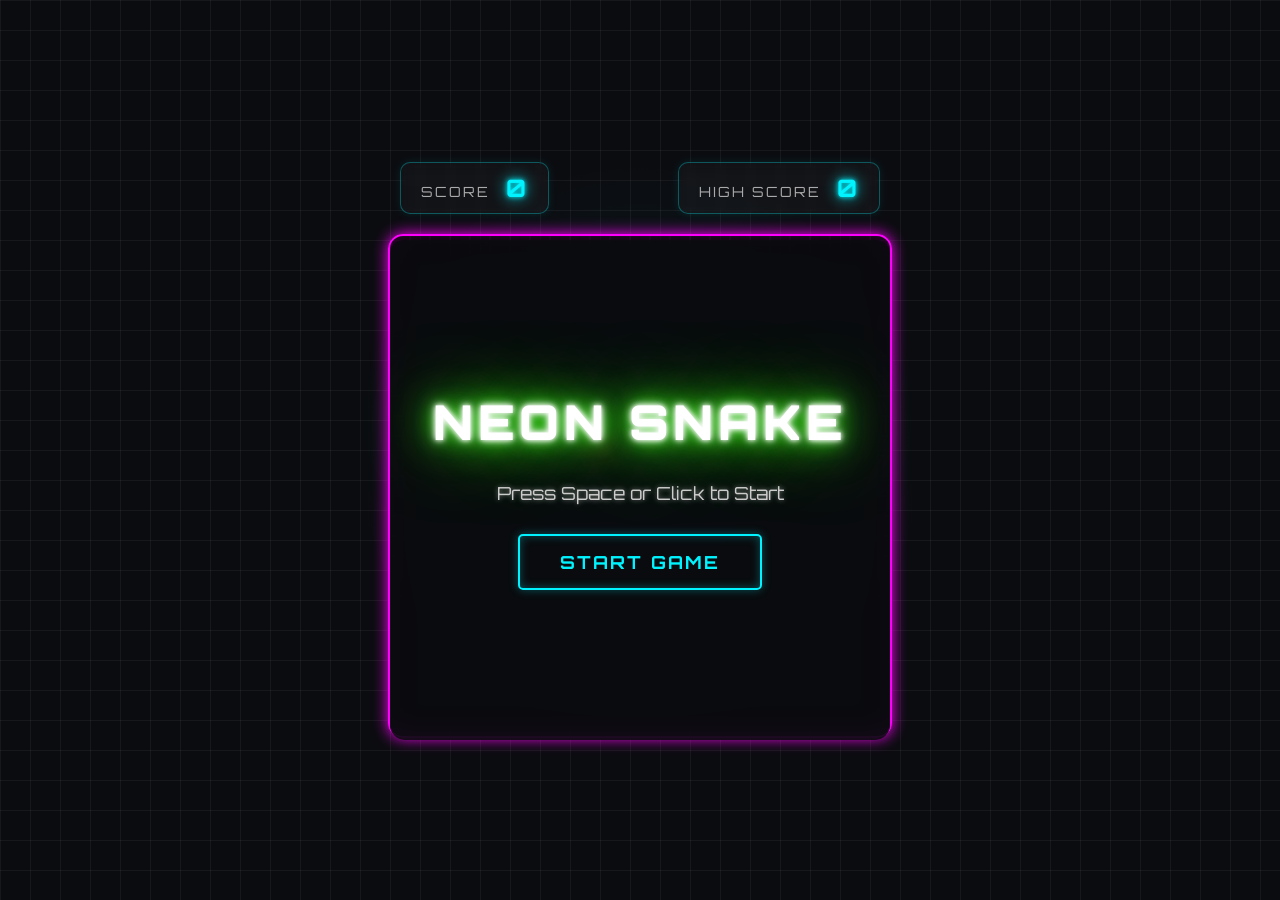
==== index.html @ ed88233f "Initial commit: Neon snake game" ====
<!DOCTYPE html>
<html lang="en">
<head>
    <meta charset="UTF-8">
    <meta name="viewport" content="width=device-width, initial-scale=1.0">
    <title>Neon Snake</title>
    <link rel="stylesheet" href="style.css">
    <link href="https://fonts.googleapis.com/css2?family=Orbitron:wght@400;700;900&display=swap" rel="stylesheet">
</head>
<body>
    <div class="game-container">
        <div class="header">
            <div class="score-board">
                <p>SCORE <span id="score">0</span></p>
            </div>
            <div class="score-board">
                <p>HIGH SCORE <span id="high-score">0</span></p>
            </div>
        </div>
        
        <canvas id="gameCanvas" width="500" height="500"></canvas>
        
        <div id="ui-layer" class="ui-layer visible">
            <h1 class="glow-text">NEON SNAKE</h1>
            <p id="game-message">Press Space or Click to Start</p>
            <button id="start-btn" class="neon-button">START GAME</button>
        </div>
    </div>
    
    <script src="script.js"></script>
</body>
</html>
---- style.css ----
:root {
    --bg-color: #0b0c10;
    --grid-color: rgba(255, 255, 255, 0.05);
    --neon-green: #39ff14;
    --neon-blue: #00f3ff;
    --neon-pink: #ff00ff;
    --neon-red: #ff3131;
    --panel-bg: rgba(11, 12, 16, 0.85);
}

* {
    margin: 0;
    padding: 0;
    box-sizing: border-box;
    font-family: 'Orbitron', sans-serif;
}

body {
    background-color: var(--bg-color);
    color: #fff;
    display: flex;
    justify-content: center;
    align-items: center;
    min-height: 100vh;
    overflow: hidden;
    background-image: 
        linear-gradient(var(--grid-color) 1px, transparent 1px),
        linear-gradient(90deg, var(--grid-color) 1px, transparent 1px);
    background-size: 30px 30px;
}

.game-container {
    position: relative;
    display: flex;
    flex-direction: column;
    align-items: center;
    gap: 20px;
    padding: 20px;
    border-radius: 20px;
    background: radial-gradient(circle at center, rgba(0, 243, 255, 0.1) 0%, transparent 70%);
}

.header {
    display: flex;
    justify-content: space-between;
    width: 500px;
    padding: 0 10px;
}

.score-board {
    background: rgba(255, 255, 255, 0.03);
    border: 1px solid rgba(0, 243, 255, 0.3);
    padding: 10px 20px;
    border-radius: 10px;
    box-shadow: 0 0 10px rgba(0, 243, 255, 0.1);
    backdrop-filter: blur(5px);
}

.score-board p {
    font-size: 14px;
    color: #aaa;
    letter-spacing: 2px;
}

.score-board span {
    font-size: 24px;
    font-weight: 700;
    color: var(--neon-blue);
    text-shadow: 0 0 5px var(--neon-blue), 0 0 15px var(--neon-blue);
    margin-left: 10px;
}

canvas {
    background-color: rgba(0, 0, 0, 0.6);
    border: 2px solid var(--neon-pink);
    border-radius: 15px;
    box-shadow: 0 0 15px var(--neon-pink), inset 0 0 20px rgba(255, 0, 255, 0.2);
    cursor: crosshair;
}

.ui-layer {
    position: absolute;
    top: 50%;
    left: 50%;
    transform: translate(-50%, -50%);
    width: 500px;
    height: 500px;
    background: var(--panel-bg);
    border-radius: 15px;
    display: flex;
    flex-direction: column;
    justify-content: center;
    align-items: center;
    gap: 30px;
    backdrop-filter: blur(10px);
    opacity: 0;
    pointer-events: none;
    transition: opacity 0.3s ease;
    z-index: 10;
    margin-top: 40px; /* Offset for header */
}

.ui-layer.visible {
    opacity: 1;
    pointer-events: all;
}

.glow-text {
    font-size: 48px;
    font-weight: 900;
    color: #fff;
    text-shadow: 
        0 0 5px #fff,
        0 0 10px #fff,
        0 0 20px var(--neon-green),
        0 0 40px var(--neon-green),
        0 0 80px var(--neon-green);
    letter-spacing: 5px;
    text-align: center;
}

#game-message {
    font-size: 18px;
    color: #ccc;
    text-shadow: 0 0 5px rgba(255,255,255,0.5);
}

.neon-button {
    background: transparent;
    color: var(--neon-blue);
    border: 2px solid var(--neon-blue);
    padding: 15px 40px;
    font-size: 18px;
    font-weight: 700;
    letter-spacing: 2px;
    border-radius: 5px;
    cursor: pointer;
    text-transform: uppercase;
    transition: all 0.3s ease;
    box-shadow: 0 0 10px rgba(0, 243, 255, 0.3), inset 0 0 10px rgba(0, 243, 255, 0.3);
}

.neon-button:hover {
    background: var(--neon-blue);
    color: #000;
    box-shadow: 0 0 20px var(--neon-blue), 0 0 40px var(--neon-blue);
    transform: scale(1.05);
}

/* Screen shake effect on Game Over */
@keyframes shake {
    0% { transform: translate(1px, 1px) rotate(0deg); }
    10% { transform: translate(-1px, -2px) rotate(-1deg); }
    20% { transform: translate(-3px, 0px) rotate(1deg); }
    30% { transform: translate(3px, 2px) rotate(0deg); }
    40% { transform: translate(1px, -1px) rotate(1deg); }
    50% { transform: translate(-1px, 2px) rotate(-1deg); }
    60% { transform: translate(-3px, 1px) rotate(0deg); }
    70% { transform: translate(3px, 1px) rotate(-1deg); }
    80% { transform: translate(-1px, -1px) rotate(1deg); }
    90% { transform: translate(1px, 2px) rotate(0deg); }
    100% { transform: translate(1px, -2px) rotate(-1deg); }
}

html.shake body {
    animation: shake 0.4s cubic-bezier(.36,.07,.19,.97) both;
}
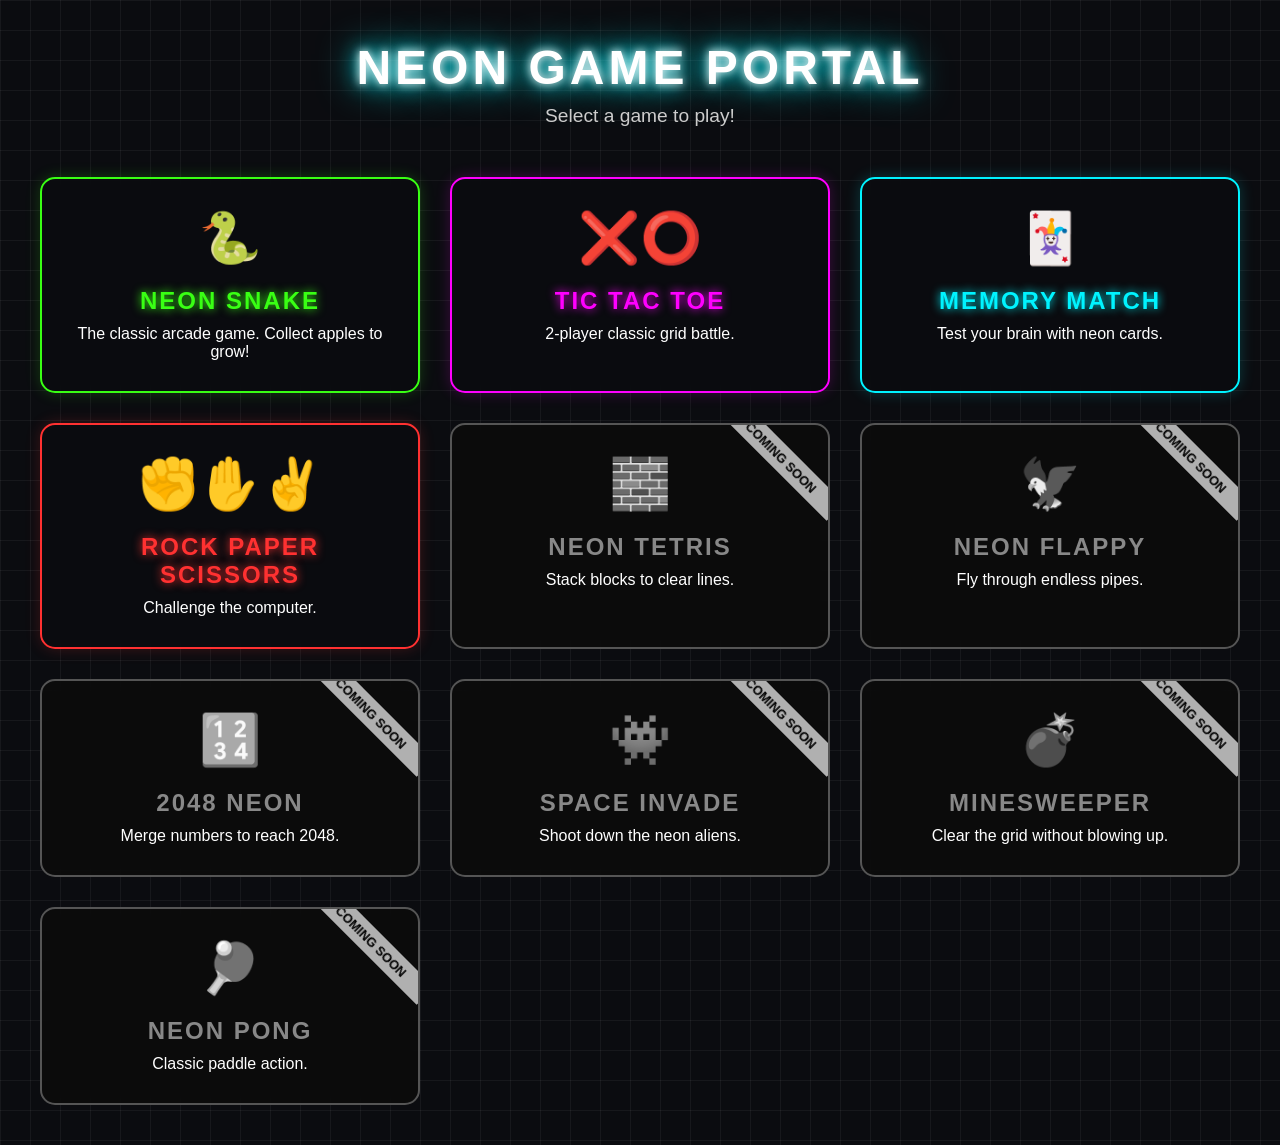
==== commit 206317fc: "feat: Add mobile responsiveness, Game Portal, and 3 mini-games" ====
--- a/index.html
+++ b/index.html
@@ -3,30 +3,191 @@
 <head>
     <meta charset="UTF-8">
     <meta name="viewport" content="width=device-width, initial-scale=1.0">
-    <title>Neon Snake</title>
-    <link rel="stylesheet" href="style.css">
-    <link href="https://fonts.googleapis.com/css2?family=Orbitron:wght@400;700;900&display=swap" rel="stylesheet">
+    <title>Neon Game Portal</title>
+    <style>
+        :root {
+            --bg-color: #0b0c10;
+            --grid-color: rgba(255, 255, 255, 0.05);
+            --neon-green: #39ff14;
+            --neon-blue: #00f3ff;
+            --neon-pink: #ff00ff;
+            --neon-red: #ff3131;
+        }
+
+        * { margin: 0; padding: 0; box-sizing: border-box; font-family: 'Orbitron', sans-serif; }
+        @import url('https://fonts.googleapis.com/css2?family=Orbitron:wght@400;700;900&display=swap');
+
+        body {
+            background-color: var(--bg-color);
+            color: #fff;
+            min-height: 100vh;
+            background-image: 
+                linear-gradient(var(--grid-color) 1px, transparent 1px),
+                linear-gradient(90deg, var(--grid-color) 1px, transparent 1px);
+            background-size: 30px 30px;
+            padding: 40px 20px;
+        }
+
+        header {
+            text-align: center;
+            margin-bottom: 50px;
+        }
+
+        h1.title {
+            font-size: 3rem;
+            color: #fff;
+            text-shadow: 0 0 10px #fff, 0 0 20px var(--neon-blue), 0 0 40px var(--neon-blue);
+            text-transform: uppercase;
+            letter-spacing: 4px;
+        }
+
+        .portal-grid {
+            display: grid;
+            grid-template-columns: repeat(auto-fit, minmax(280px, 1fr));
+            gap: 30px;
+            max-width: 1200px;
+            margin: 0 auto;
+        }
+
+        .game-card {
+            background: rgba(11, 12, 16, 0.8);
+            border: 2px solid rgba(255, 255, 255, 0.1);
+            border-radius: 15px;
+            padding: 30px;
+            text-align: center;
+            text-decoration: none;
+            color: white;
+            transition: all 0.3s ease;
+            position: relative;
+            overflow: hidden;
+            backdrop-filter: blur(10px);
+        }
+
+        .game-card::before {
+            content: '';
+            position: absolute;
+            top: 0; left: 0; width: 100%; height: 100%;
+            background: radial-gradient(circle at center, rgba(255,255,255,0.1) 0%, transparent 60%);
+            opacity: 0;
+            transition: opacity 0.3s;
+        }
+
+        .game-card:hover {
+            transform: translateY(-5px);
+        }
+
+        .game-card:hover::before {
+            opacity: 1;
+        }
+
+        .game-icon {
+            font-size: 50px;
+            margin-bottom: 20px;
+        }
+
+        .game-title {
+            font-size: 1.5rem;
+            font-weight: 700;
+            letter-spacing: 2px;
+            margin-bottom: 10px;
+        }
+
+        /* Specific card colors */
+        .card-snake { border-color: var(--neon-green); box-shadow: 0 0 15px rgba(57, 255, 20, 0.2); }
+        .card-snake:hover { box-shadow: 0 0 30px rgba(57, 255, 20, 0.5); }
+        .card-snake .game-title { color: var(--neon-green); text-shadow: 0 0 10px var(--neon-green); }
+
+        .card-ttt { border-color: var(--neon-pink); box-shadow: 0 0 15px rgba(255, 0, 255, 0.2); }
+        .card-ttt:hover { box-shadow: 0 0 30px rgba(255, 0, 255, 0.5); }
+        .card-ttt .game-title { color: var(--neon-pink); text-shadow: 0 0 10px var(--neon-pink); }
+
+        .card-memory { border-color: var(--neon-blue); box-shadow: 0 0 15px rgba(0, 243, 255, 0.2); }
+        .card-memory:hover { box-shadow: 0 0 30px rgba(0, 243, 255, 0.5); }
+        .card-memory .game-title { color: var(--neon-blue); text-shadow: 0 0 10px var(--neon-blue); }
+
+        .card-rps { border-color: var(--neon-red); box-shadow: 0 0 15px rgba(255, 49, 49, 0.2); }
+        .card-rps:hover { box-shadow: 0 0 30px rgba(255, 49, 49, 0.5); }
+        .card-rps .game-title { color: var(--neon-red); text-shadow: 0 0 10px var(--neon-red); }
+
+        .card-coming { border-color: #555; filter: grayscale(100%); cursor: not-allowed; }
+        .card-coming .game-title { color: #888; }
+        .coming-badge {
+            position: absolute;
+            top: 20px; right: -30px;
+            background: #ffaa00;
+            color: #000;
+            font-size: 0.8rem;
+            font-weight: bold;
+            padding: 5px 30px;
+            transform: rotate(45deg);
+        }
+
+        @media (max-width: 600px) {
+            h1.title { font-size: 2rem; }
+            .game-card { padding: 20px; }
+        }
+    </style>
 </head>
 <body>
-    <div class="game-container">
-        <div class="header">
-            <div class="score-board">
-                <p>SCORE <span id="score">0</span></p>
-            </div>
-            <div class="score-board">
-                <p>HIGH SCORE <span id="high-score">0</span></p>
-            </div>
+    <header>
+        <h1 class="title">Neon Game Portal</h1>
+        <p style="margin-top: 10px; color: #ccc; font-size: 1.2rem;">Select a game to play!</p>
+    </header>
+
+    <div class="portal-grid">
+        <!-- 1. Snake -->
+        <a href="snake.html" class="game-card card-snake">
+            <div class="game-icon">🐍</div>
+            <div class="game-title">NEON SNAKE</div>
+            <p>The classic arcade game. Collect apples to grow!</p>
+        </a>
+
+        <!-- 2. Tic Tac Toe -->
+        <a href="tictactoe.html" class="game-card card-ttt">
+            <div class="game-icon">❌⭕</div>
+            <div class="game-title">TIC TAC TOE</div>
+            <p>2-player classic grid battle.</p>
+        </a>
+
+        <!-- 3. Memory Match -->
+        <a href="memory.html" class="game-card card-memory">
+            <div class="game-icon">🃏</div>
+            <div class="game-title">MEMORY MATCH</div>
+            <p>Test your brain with neon cards.</p>
+        </a>
+
+        <!-- 4. RPS -->
+        <a href="rps.html" class="game-card card-rps">
+            <div class="game-icon">✊✋✌️</div>
+            <div class="game-title">ROCK PAPER SCISSORS</div>
+            <p>Challenge the computer.</p>
+        </a>
+
+        <!-- 5-10. Coming Soon -->
+        <div class="game-card card-coming">
+            <div class="coming-badge">COMING SOON</div>
+            <div class="game-icon">🧱</div><div class="game-title">NEON TETRIS</div><p>Stack blocks to clear lines.</p>
         </div>
-        
-        <canvas id="gameCanvas" width="500" height="500"></canvas>
-        
-        <div id="ui-layer" class="ui-layer visible">
-            <h1 class="glow-text">NEON SNAKE</h1>
-            <p id="game-message">Press Space or Click to Start</p>
-            <button id="start-btn" class="neon-button">START GAME</button>
+        <div class="game-card card-coming">
+            <div class="coming-badge">COMING SOON</div>
+            <div class="game-icon">🦅</div><div class="game-title">NEON FLAPPY</div><p>Fly through endless pipes.</p>
+        </div>
+        <div class="game-card card-coming">
+            <div class="coming-badge">COMING SOON</div>
+            <div class="game-icon">🔢</div><div class="game-title">2048 NEON</div><p>Merge numbers to reach 2048.</p>
+        </div>
+        <div class="game-card card-coming">
+            <div class="coming-badge">COMING SOON</div>
+            <div class="game-icon">👾</div><div class="game-title">SPACE INVADE</div><p>Shoot down the neon aliens.</p>
+        </div>
+        <div class="game-card card-coming">
+            <div class="coming-badge">COMING SOON</div>
+            <div class="game-icon">💣</div><div class="game-title">MINESWEEPER</div><p>Clear the grid without blowing up.</p>
+        </div>
+        <div class="game-card card-coming">
+            <div class="coming-badge">COMING SOON</div>
+            <div class="game-icon">🏓</div><div class="game-title">NEON PONG</div><p>Classic paddle action.</p>
         </div>
     </div>
-    
-    <script src="script.js"></script>
 </body>
 </html>
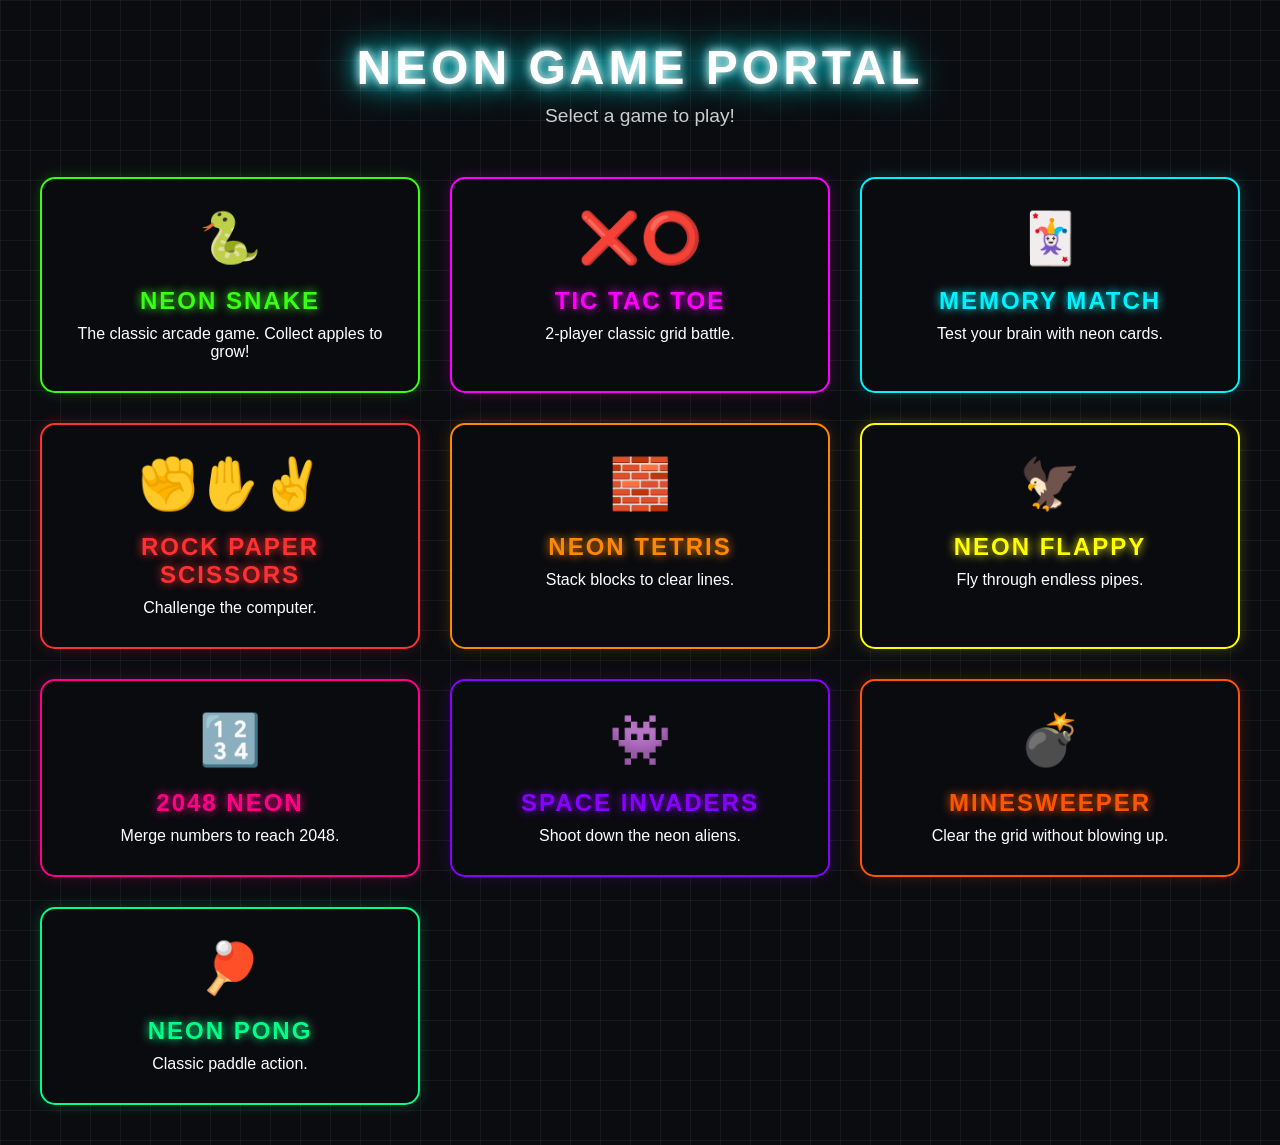
==== commit 8f14299f: "feat: Finish all 10 minigames in the Game Portal" ====
--- a/index.html
+++ b/index.html
@@ -109,18 +109,29 @@
         .card-rps:hover { box-shadow: 0 0 30px rgba(255, 49, 49, 0.5); }
         .card-rps .game-title { color: var(--neon-red); text-shadow: 0 0 10px var(--neon-red); }
 
-        .card-coming { border-color: #555; filter: grayscale(100%); cursor: not-allowed; }
-        .card-coming .game-title { color: #888; }
-        .coming-badge {
-            position: absolute;
-            top: 20px; right: -30px;
-            background: #ffaa00;
-            color: #000;
-            font-size: 0.8rem;
-            font-weight: bold;
-            padding: 5px 30px;
-            transform: rotate(45deg);
-        }
+        .card-tetris { border-color: #ff8800; box-shadow: 0 0 15px rgba(255, 136, 0, 0.2); }
+        .card-tetris:hover { box-shadow: 0 0 30px rgba(255, 136, 0, 0.5); }
+        .card-tetris .game-title { color: #ff8800; text-shadow: 0 0 10px #ff8800; }
+
+        .card-flappy { border-color: #ffff00; box-shadow: 0 0 15px rgba(255, 255, 0, 0.2); }
+        .card-flappy:hover { box-shadow: 0 0 30px rgba(255, 255, 0, 0.5); }
+        .card-flappy .game-title { color: #ffff00; text-shadow: 0 0 10px #ffff00; }
+
+        .card-2048 { border-color: #ff0088; box-shadow: 0 0 15px rgba(255, 0, 136, 0.2); }
+        .card-2048:hover { box-shadow: 0 0 30px rgba(255, 0, 136, 0.5); }
+        .card-2048 .game-title { color: #ff0088; text-shadow: 0 0 10px #ff0088; }
+
+        .card-space { border-color: #8800ff; box-shadow: 0 0 15px rgba(136, 0, 255, 0.2); }
+        .card-space:hover { box-shadow: 0 0 30px rgba(136, 0, 255, 0.5); }
+        .card-space .game-title { color: #8800ff; text-shadow: 0 0 10px #8800ff; }
+
+        .card-mine { border-color: #ff5500; box-shadow: 0 0 15px rgba(255, 85, 0, 0.2); }
+        .card-mine:hover { box-shadow: 0 0 30px rgba(255, 85, 0, 0.5); }
+        .card-mine .game-title { color: #ff5500; text-shadow: 0 0 10px #ff5500; }
+
+        .card-pong { border-color: #00ff88; box-shadow: 0 0 15px rgba(0, 255, 136, 0.2); }
+        .card-pong:hover { box-shadow: 0 0 30px rgba(0, 255, 136, 0.5); }
+        .card-pong .game-title { color: #00ff88; text-shadow: 0 0 10px #00ff88; }
 
         @media (max-width: 600px) {
             h1.title { font-size: 2rem; }
@@ -163,31 +174,30 @@
             <p>Challenge the computer.</p>
         </a>
 
-        <!-- 5-10. Coming Soon -->
-        <div class="game-card card-coming">
-            <div class="coming-badge">COMING SOON</div>
+        <!-- 5. Tetris -->
+        <a href="tetris.html" class="game-card card-tetris">
             <div class="game-icon">🧱</div><div class="game-title">NEON TETRIS</div><p>Stack blocks to clear lines.</p>
-        </div>
-        <div class="game-card card-coming">
-            <div class="coming-badge">COMING SOON</div>
+        </a>
+        <!-- 6. Flappy -->
+        <a href="flappy.html" class="game-card card-flappy">
             <div class="game-icon">🦅</div><div class="game-title">NEON FLAPPY</div><p>Fly through endless pipes.</p>
-        </div>
-        <div class="game-card card-coming">
-            <div class="coming-badge">COMING SOON</div>
+        </a>
+        <!-- 7. 2048 -->
+        <a href="2048.html" class="game-card card-2048">
             <div class="game-icon">🔢</div><div class="game-title">2048 NEON</div><p>Merge numbers to reach 2048.</p>
-        </div>
-        <div class="game-card card-coming">
-            <div class="coming-badge">COMING SOON</div>
-            <div class="game-icon">👾</div><div class="game-title">SPACE INVADE</div><p>Shoot down the neon aliens.</p>
-        </div>
-        <div class="game-card card-coming">
-            <div class="coming-badge">COMING SOON</div>
+        </a>
+        <!-- 8. Space Invaders -->
+        <a href="spaceinvaders.html" class="game-card card-space">
+            <div class="game-icon">👾</div><div class="game-title">SPACE INVADERS</div><p>Shoot down the neon aliens.</p>
+        </a>
+        <!-- 9. Minesweeper -->
+        <a href="minesweeper.html" class="game-card card-mine">
             <div class="game-icon">💣</div><div class="game-title">MINESWEEPER</div><p>Clear the grid without blowing up.</p>
-        </div>
-        <div class="game-card card-coming">
-            <div class="coming-badge">COMING SOON</div>
+        </a>
+        <!-- 10. Pong -->
+        <a href="pong.html" class="game-card card-pong">
             <div class="game-icon">🏓</div><div class="game-title">NEON PONG</div><p>Classic paddle action.</p>
-        </div>
+        </a>
     </div>
 </body>
 </html>
